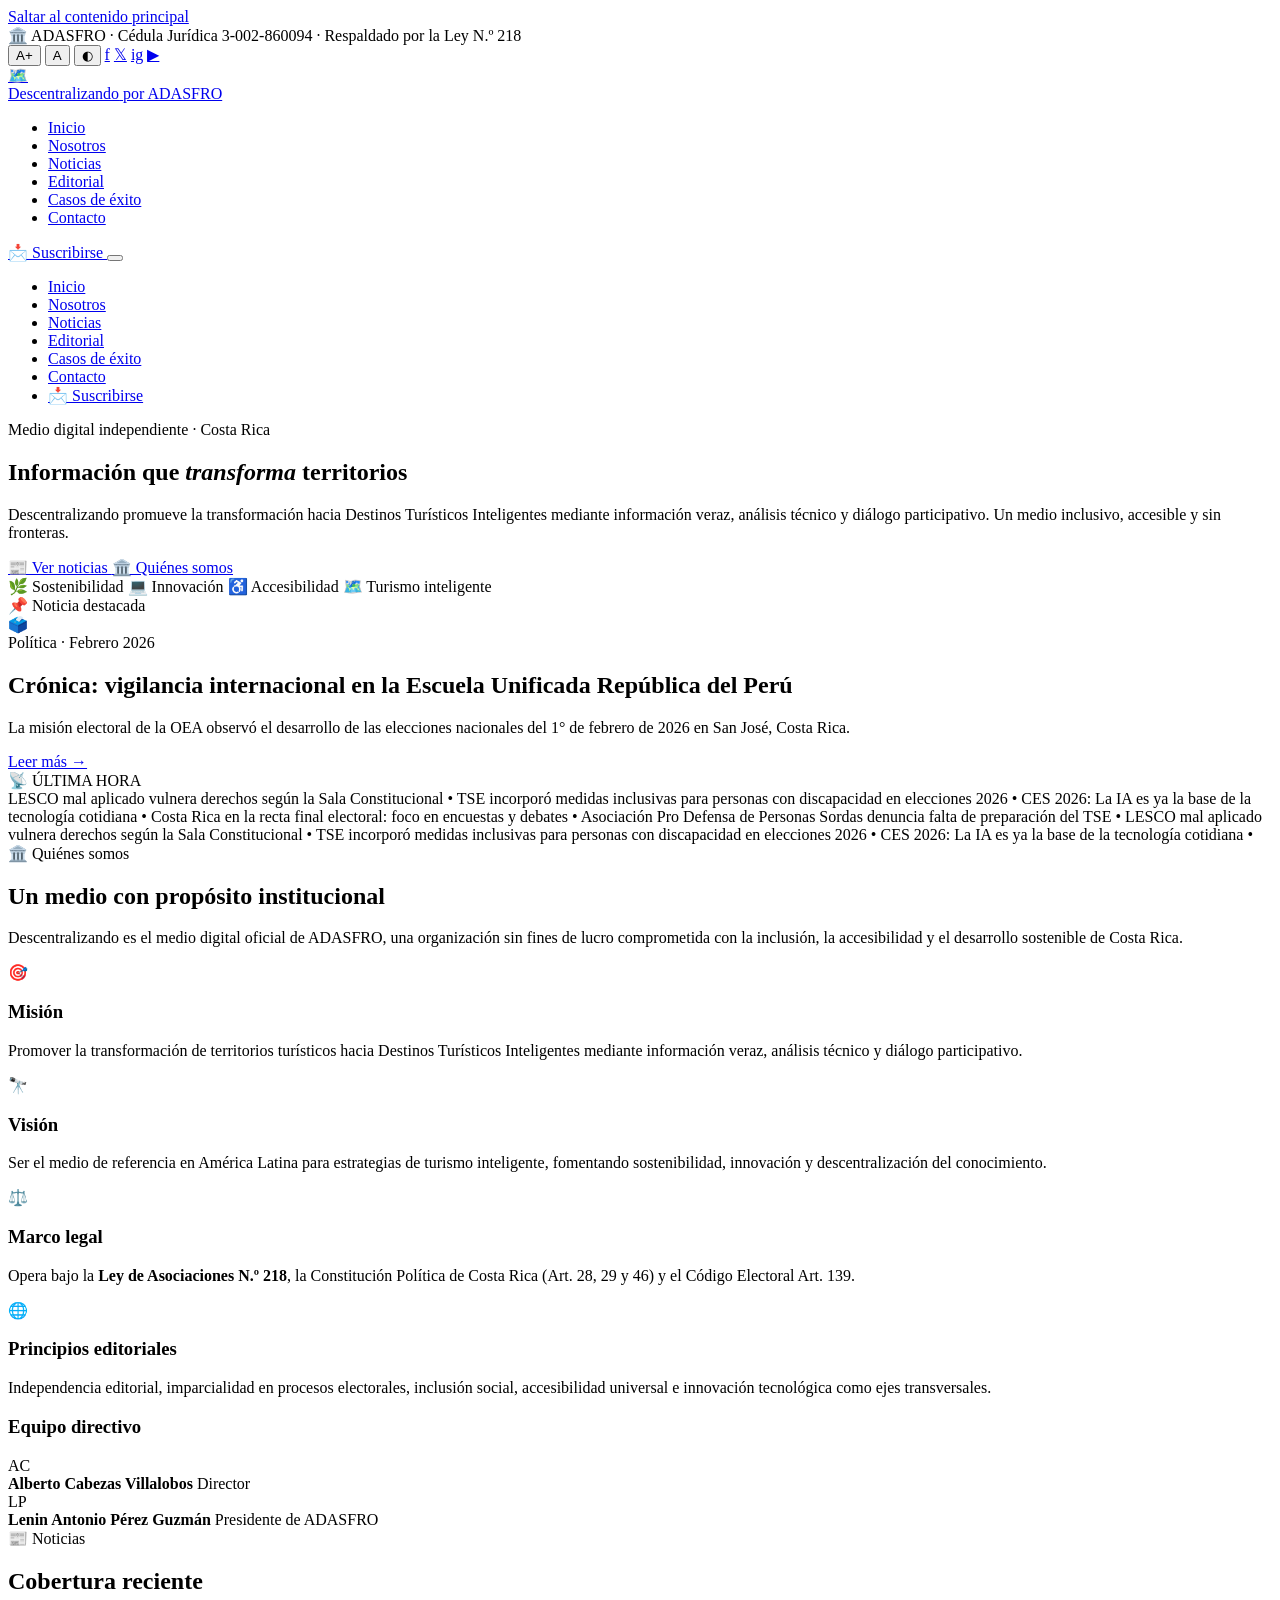
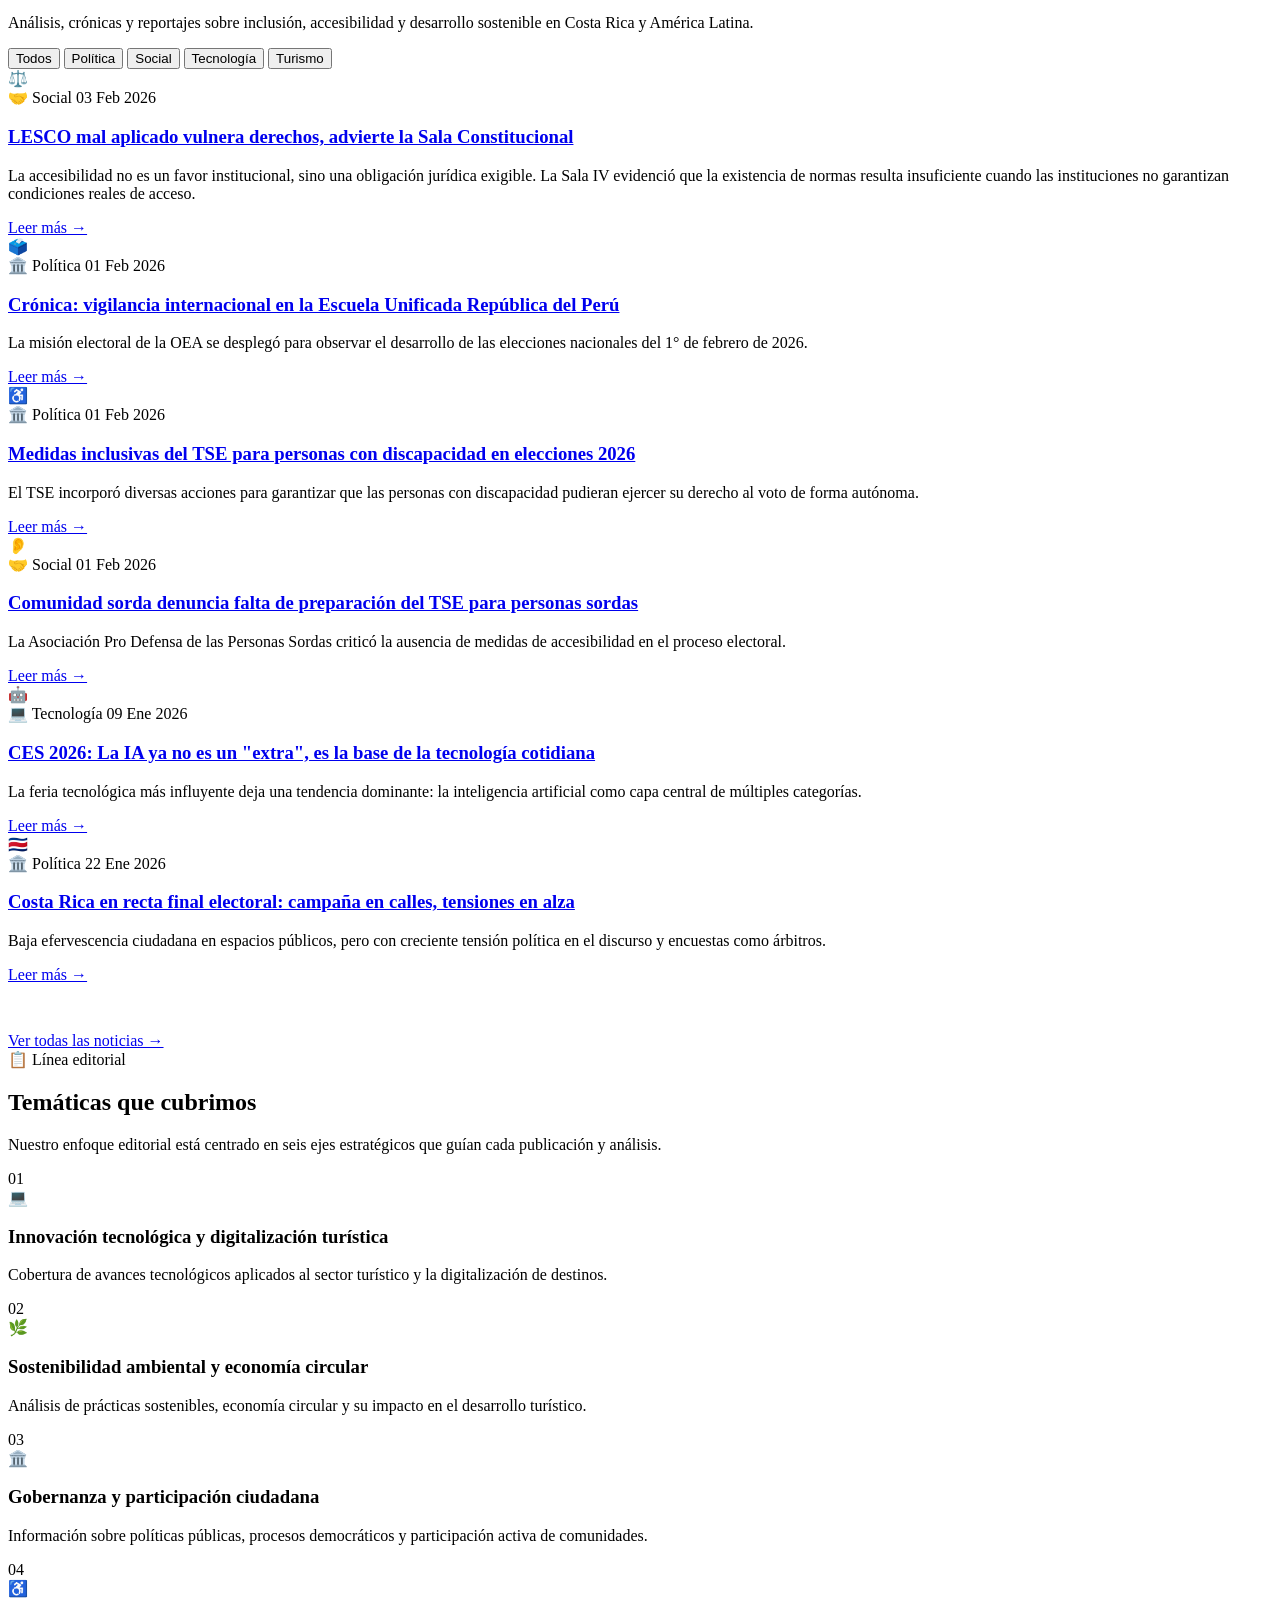
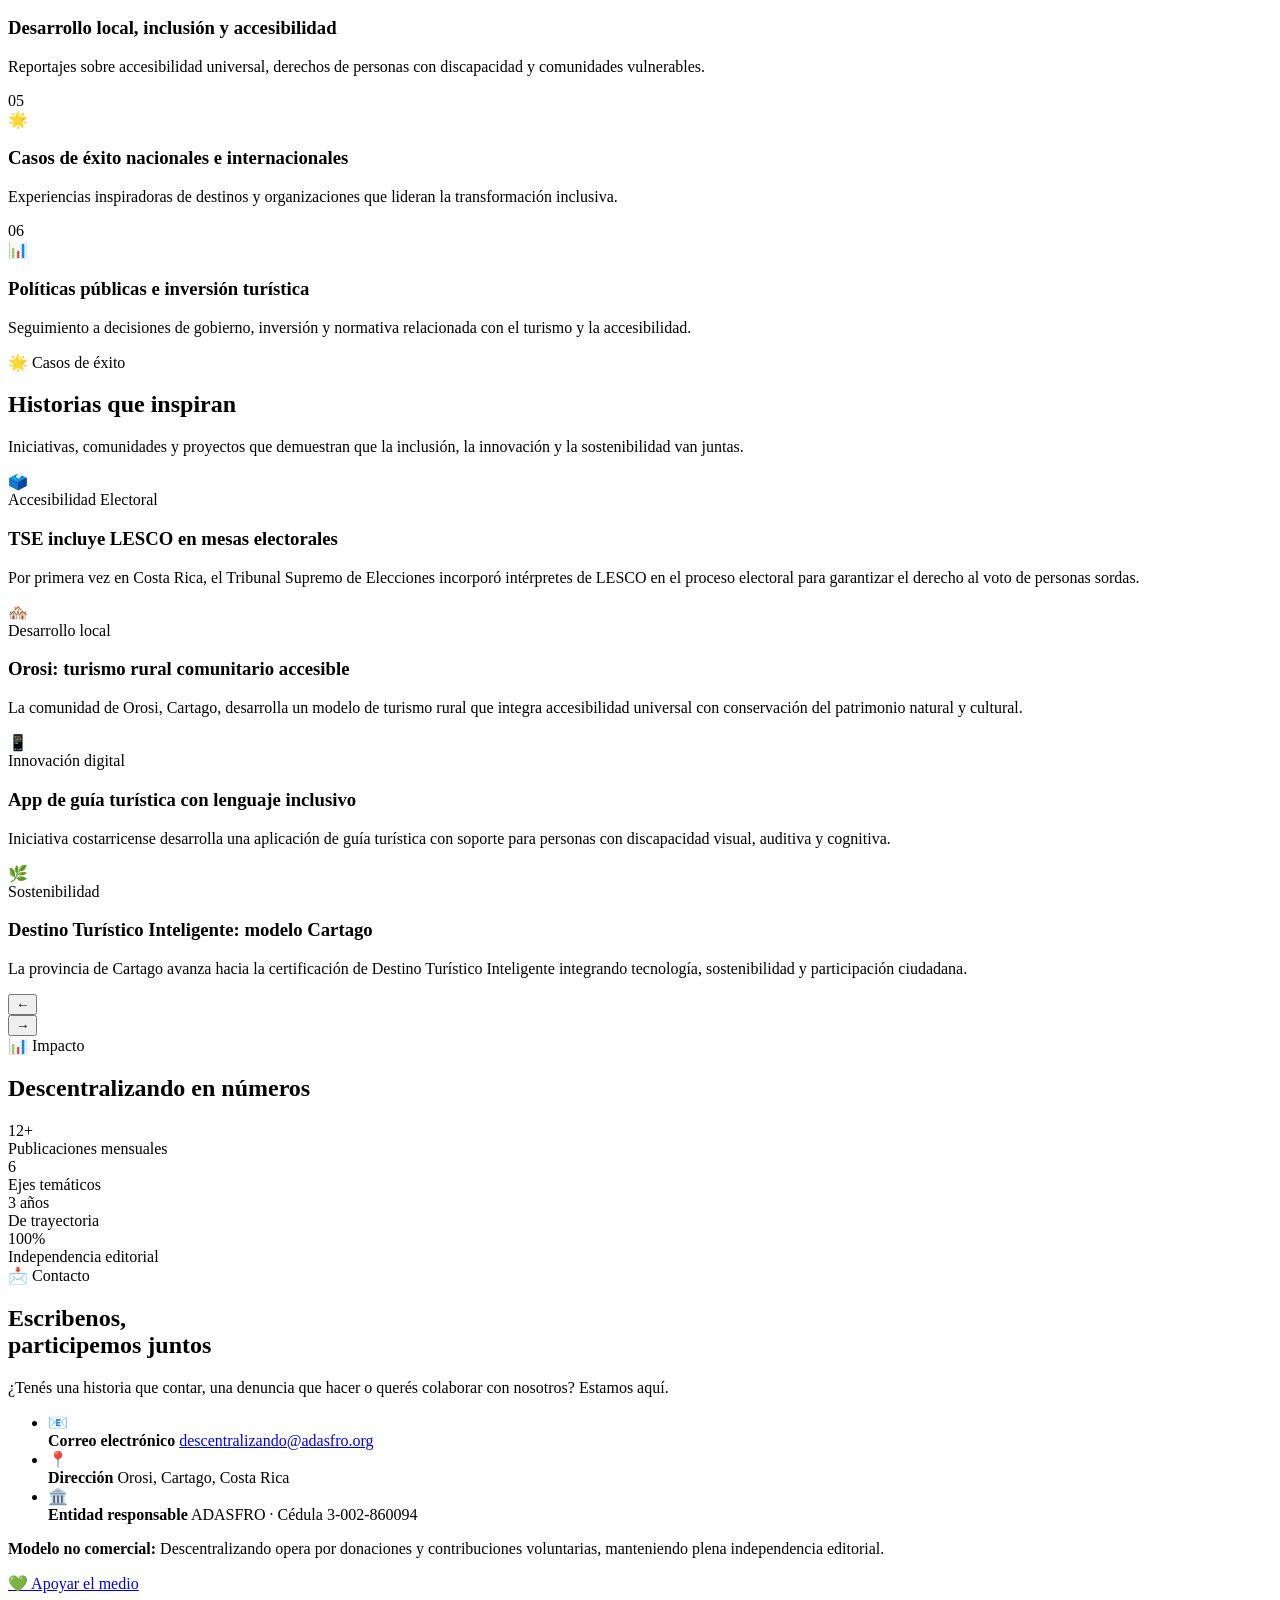
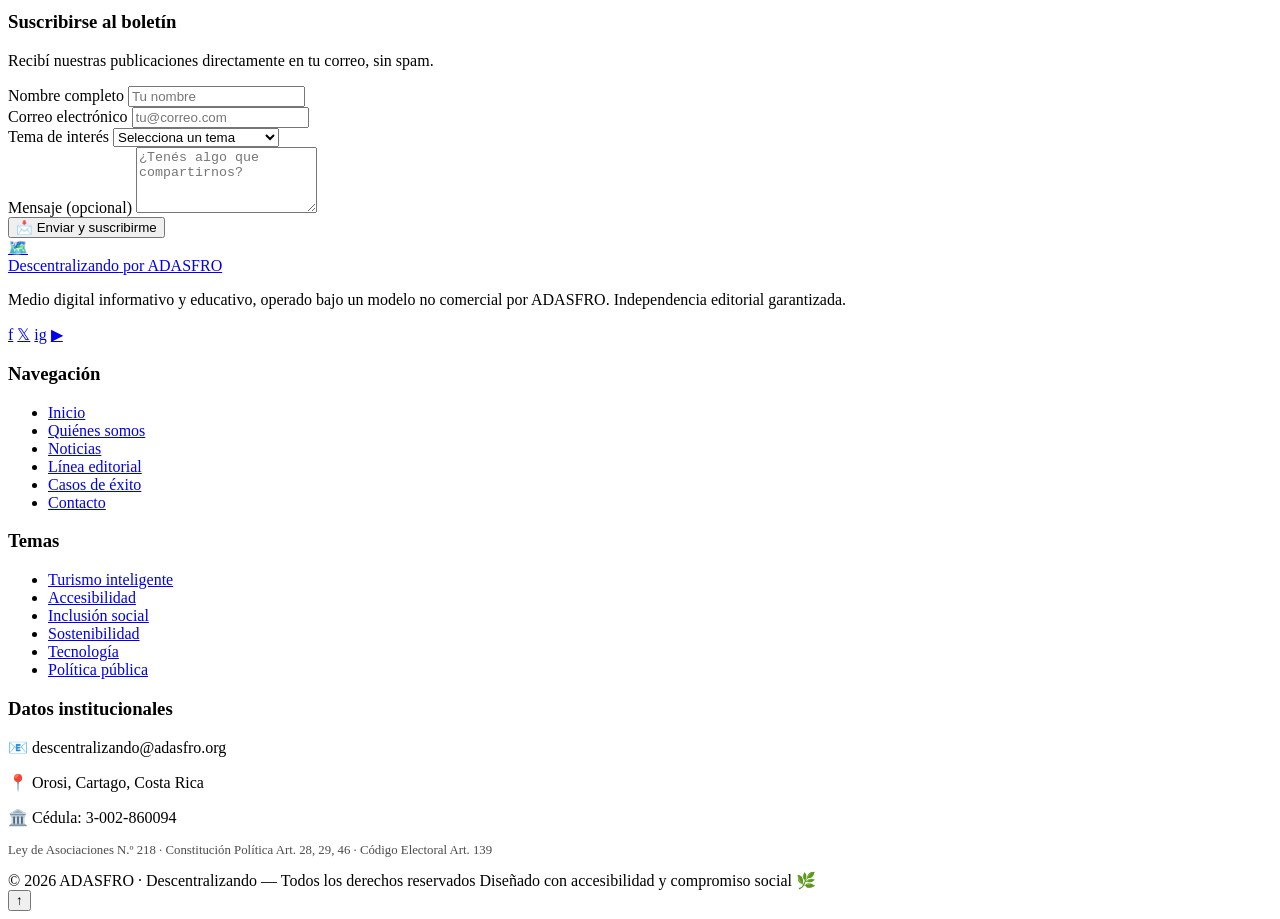
==== descentralizando-index.html @ 2592c3f4 "initial commit" ====
<!DOCTYPE html>
<html lang="es">
<!--
  ╔══════════════════════════════════════════════════════════════╗
  ║  DESCENTRALIZANDO — Medio Digital de ADASFRO                ║
  ║  Cédula Jurídica: 3-002-860094                              ║
  ║  Archivos: index.html · styles.css · script.js              ║
  ║                                                              ║
  ║  CÓMO EDITAR ESTE SITIO:                                     ║
  ║  - Busca los comentarios con "✏️ EDITAR" para cambiar texto  ║
  ║  - Busca "🖼️ IMAGEN" para cambiar fotos                     ║
  ║  - Busca "🔗 ENLACE" para cambiar links                      ║
  ║  - Los 3 archivos deben estar en la misma carpeta            ║
  ╚══════════════════════════════════════════════════════════════╝
-->
<head>
  <meta charset="UTF-8" />
  <meta name="viewport" content="width=device-width, initial-scale=1.0" />

  <!-- ✏️ EDITAR: Título que aparece en la pestaña del navegador -->
  <title>Descentralizando</title>

  <!-- ✏️ EDITAR: Descripción para buscadores (SEO) -->
  <meta name="description" content="Descentralizando es el medio digital oficial de ADASFRO. Información, análisis y participación sobre turismo inteligente, accesibilidad e inclusión en Costa Rica." />
  <meta name="keywords" content="turismo inteligente, accesibilidad, Costa Rica, ADASFRO, desarrollo sostenible, inclusión social" />
  <meta name="author" content="ADASFRO – Asociación Agencia para el Desarrollo Accesible sin Fronteras" />

  <!-- Open Graph: lo que se ve cuando compartes en redes sociales -->
  <meta property="og:title" content="Descentralizando" />
  <meta property="og:description" content="Información veraz, análisis técnico y diálogo participativo sobre turismo inteligente e inclusión en Costa Rica." />
  <meta property="og:type" content="website" />
  <!-- 🖼️ IMAGEN: Cambia esta URL por la imagen que quieres mostrar en redes -->
  <meta property="og:image" content="images/og-image.jpg" />

  <!-- Fuentes tipográficas desde Google Fonts (sin costo) -->
  <link rel="preconnect" href="https://fonts.googleapis.com" />
  <link rel="preconnect" href="https://fonts.gstatic.com" crossorigin />
  <!--
    Tipografía elegida:
    - "Playfair Display": para títulos — da carácter editorial y profesional
    - "Source Sans 3": para cuerpo — muy legible, accesible, moderna
  -->
  <link href="https://fonts.googleapis.com/css2?family=Playfair+Display:ital,wght@0,700;0,900;1,700&family=Source+Sans+3:wght@300;400;600;700&display=swap" rel="stylesheet" />

  <!-- Hoja de estilos principal -->
  <link rel="stylesheet" href="styles.css" />
</head>

<body>

  <!-- ════════════════════════════════════════════════════════
       ENLACE DE SALTAR AL CONTENIDO — Accesibilidad (WCAG 2.1)
       Permite a usuarios de teclado saltar directo al contenido
       ════════════════════════════════════════════════════════ -->
  <a href="#contenido-principal" class="saltar-contenido">
    Saltar al contenido principal
  </a>

  <!-- ════════════════════════════════════════════════════════
       BARRA SUPERIOR — Información institucional y accesibilidad
       ════════════════════════════════════════════════════════ -->
  <div class="barra-top" role="banner" aria-label="Información institucional">
    <div class="contenedor barra-top-inner">
      <!-- ✏️ EDITAR: Texto informativo de la barra superior -->
      <span class="barra-entidad">
        🏛️ ADASFRO · Cédula Jurídica 3-002-860094 · Respaldado por la Ley N.º 218
      </span>
      <div class="barra-accesibilidad" role="group" aria-label="Opciones de accesibilidad">
        <!-- Botones para aumentar/disminuir texto — Accesibilidad -->
        <button class="btn-accesibilidad" id="btn-texto-grande" aria-label="Aumentar tamaño de texto" title="Texto más grande">A+</button>
        <button class="btn-accesibilidad" id="btn-texto-normal" aria-label="Tamaño de texto normal" title="Texto normal">A</button>
        <button class="btn-accesibilidad" id="btn-alto-contraste" aria-label="Activar alto contraste" title="Alto contraste">◐</button>
        <!-- 🔗 ENLACE: Links a redes sociales. Cambia # por el enlace real -->
        <a href="https://facebook.com" class="red-social" aria-label="Facebook de Descentralizando" target="_blank" rel="noopener">f</a>
        <a href="https://twitter.com" class="red-social" aria-label="Twitter de Descentralizando" target="_blank" rel="noopener">𝕏</a>
        <a href="https://instagram.com" class="red-social" aria-label="Instagram de Descentralizando" target="_blank" rel="noopener">ig</a>
        <a href="https://youtube.com" class="red-social" aria-label="YouTube de Descentralizando" target="_blank" rel="noopener">▶</a>
      </div>
    </div>
  </div>

  <!-- ════════════════════════════════════════════════════════
       ENCABEZADO / NAVBAR — Menú de navegación principal
       ════════════════════════════════════════════════════════ -->
  <header class="navbar" id="navbar" role="banner">
    <div class="contenedor nav-inner">

      <!-- LOGO DEL MEDIO -->
      <a href="#" class="logo" aria-label="Descentralizando — Ir al inicio">
        <!-- 🖼️ IMAGEN: Cambia "images/logo.png" por tu logo real -->
        <!-- Si tienes logo: descomenta la línea de abajo y comenta las dos que siguen -->
        <!-- <img src="images/logo.png" alt="Logo Descentralizando" height="44" /> -->
        <span class="logo-icono" aria-hidden="true">🗺️</span>
        <div class="logo-texto">
          <!-- ✏️ EDITAR: Nombre del medio -->
          <span class="logo-nombre">Descentralizando</span>
          <span class="logo-subtitulo">por ADASFRO</span>
        </div>
      </a>

      <!-- MENÚ DE NAVEGACIÓN DESKTOP -->
      <nav class="nav-menu" role="navigation" aria-label="Menú principal">
        <ul>
          <!-- ✏️ EDITAR: Cambia los nombres y los href="#seccion" según tus secciones -->
          <li><a href="#inicio">Inicio</a></li>
          <li><a href="#quienes-somos">Nosotros</a></li>
          <li><a href="#noticias">Noticias</a></li>
          <li><a href="#linea-editorial">Editorial</a></li>
          <li><a href="#casos-exito">Casos de éxito</a></li>
          <li><a href="#contacto">Contacto</a></li>
        </ul>
      </nav>

      <!-- BOTÓN SUSCRIPCIÓN -->
      <a href="#contacto" class="btn btn-verde nav-suscribir">
        📩 Suscribirse
      </a>

      <!-- BOTÓN HAMBURGUESA (móvil) -->
      <button
        class="hamburguesa"
        id="hamburguesa"
        aria-label="Abrir o cerrar menú"
        aria-expanded="false"
        aria-controls="menu-movil"
      >
        <span></span>
        <span></span>
        <span></span>
      </button>
    </div>

    <!-- MENÚ MÓVIL (se despliega al tocar el botón hamburguesa) -->
    <div class="menu-movil" id="menu-movil" aria-hidden="true" role="navigation" aria-label="Menú móvil">
      <ul>
        <li><a href="#inicio">Inicio</a></li>
        <li><a href="#quienes-somos">Nosotros</a></li>
        <li><a href="#noticias">Noticias</a></li>
        <li><a href="#linea-editorial">Editorial</a></li>
        <li><a href="#casos-exito">Casos de éxito</a></li>
        <li><a href="#contacto">Contacto</a></li>
        <li><a href="#contacto" class="btn btn-verde">📩 Suscribirse</a></li>
      </ul>
    </div>
  </header>

  <!-- ════════════════════════════════════════════════════════
       CONTENIDO PRINCIPAL
       ════════════════════════════════════════════════════════ -->
  <main id="contenido-principal">

    <!-- ──────────────────────────────────────────────────────
         SECCIÓN HERO — Portada principal del medio
         ────────────────────────────────────────────────────── -->
    <section class="hero" id="inicio" aria-labelledby="hero-titulo">
      <!-- Fondo decorativo con formas geométricas animadas -->
      <div class="hero-fondo" aria-hidden="true">
        <div class="forma forma-1"></div>
        <div class="forma forma-2"></div>
        <div class="forma forma-3"></div>
        <div class="hero-grid-dots"></div>
      </div>

      <div class="contenedor hero-contenido">
        <!-- COLUMNA IZQUIERDA: Texto principal -->
        <div class="hero-texto" data-animar="arriba">

          <!-- Etiqueta de categoría -->
          <div class="hero-etiqueta">
            <span class="punto-vivo" aria-label="En vivo"></span>
            <!-- ✏️ EDITAR: Texto de la etiqueta superior -->
            Medio digital independiente · Costa Rica
          </div>

          <!-- ✏️ EDITAR: Título principal del hero -->
          <h1 id="hero-titulo">
            Información que
            <em>transforma</em>
            territorios
          </h1>

          <!-- ✏️ EDITAR: Descripción principal -->
          <p class="hero-descripcion">
            Descentralizando promueve la transformación hacia Destinos Turísticos Inteligentes mediante información veraz, análisis técnico y diálogo participativo. Un medio inclusivo, accesible y sin fronteras.
          </p>

          <!-- Botones de acción -->
          <div class="hero-botones">
            <a href="#noticias" class="btn btn-verde btn-grande">
              📰 Ver noticias
            </a>
            <a href="#quienes-somos" class="btn btn-contorno btn-grande">
              🏛️ Quiénes somos
            </a>
          </div>

          <!-- Etiquetas temáticas -->
          <div class="hero-temas" aria-label="Temas principales">
            <span class="tema-pill">🌿 Sostenibilidad</span>
            <span class="tema-pill">💻 Innovación</span>
            <span class="tema-pill">♿ Accesibilidad</span>
            <span class="tema-pill">🗺️ Turismo inteligente</span>
          </div>
        </div>

        <!-- COLUMNA DERECHA: Noticia destacada principal -->
        <div class="hero-noticia-destacada" data-animar="izquierda">
          <div class="noticia-principal-card">
            <div class="noticia-categoria-badge">📌 Noticia destacada</div>
            <!-- 🖼️ IMAGEN: Reemplaza este div por tu imagen -->
            <div class="noticia-imagen-placeholder" aria-hidden="true">
              <!-- Si tienes imagen: <img src="images/noticia-principal.jpg" alt="Descripción de la foto" /> -->
              <div class="placeholder-icono">🗳️</div>
            </div>
            <div class="noticia-card-cuerpo">
              <!-- ✏️ EDITAR: Categoría de la noticia destacada -->
              <span class="noticia-cat">Política · Febrero 2026</span>
              <!-- ✏️ EDITAR: Título de la noticia destacada -->
              <h2 class="noticia-card-titulo">
                Crónica: vigilancia internacional en la Escuela Unificada República del Perú
              </h2>
              <!-- ✏️ EDITAR: Resumen de la noticia destacada -->
              <p>La misión electoral de la OEA observó el desarrollo de las elecciones nacionales del 1° de febrero de 2026 en San José, Costa Rica.</p>
              <!-- 🔗 ENLACE: Cambia # por el enlace a la noticia completa -->
              <a href="#" class="btn btn-oscuro btn-pequeno">Leer más →</a>
            </div>
          </div>
        </div>
      </div>

      <!-- TICKER de noticias (banda de texto rodante) -->
      <div class="ticker-wrap" role="marquee" aria-label="Últimas noticias">
        <div class="ticker-etiqueta" aria-hidden="true">📡 ÚLTIMA HORA</div>
        <div class="ticker-contenido">
          <div class="ticker-pista" id="ticker-pista">
            <!-- ✏️ EDITAR: Cambia estos textos por tus noticias recientes -->
            <span>LESCO mal aplicado vulnera derechos según la Sala Constitucional</span>
            <span>•</span>
            <span>TSE incorporó medidas inclusivas para personas con discapacidad en elecciones 2026</span>
            <span>•</span>
            <span>CES 2026: La IA es ya la base de la tecnología cotidiana</span>
            <span>•</span>
            <span>Costa Rica en la recta final electoral: foco en encuestas y debates</span>
            <span>•</span>
            <span>Asociación Pro Defensa de Personas Sordas denuncia falta de preparación del TSE</span>
            <span>•</span>
            <!-- Copia duplicada para efecto continuo -->
            <span>LESCO mal aplicado vulnera derechos según la Sala Constitucional</span>
            <span>•</span>
            <span>TSE incorporó medidas inclusivas para personas con discapacidad en elecciones 2026</span>
            <span>•</span>
            <span>CES 2026: La IA es ya la base de la tecnología cotidiana</span>
            <span>•</span>
          </div>
        </div>
      </div>
    </section>

    <!-- ──────────────────────────────────────────────────────
         SECCIÓN QUIÉNES SOMOS — Institucional
         ────────────────────────────────────────────────────── -->
    <section class="seccion seccion-clara" id="quienes-somos" aria-labelledby="titulo-quienes">
      <div class="contenedor">

        <!-- Encabezado de sección -->
        <div class="seccion-encabezado" data-animar="arriba">
          <span class="seccion-etiqueta">🏛️ Quiénes somos</span>
          <h2 id="titulo-quienes" class="titulo-seccion">
            Un medio con propósito institucional
          </h2>
          <!-- ✏️ EDITAR: Descripción general -->
          <p class="seccion-descripcion">
            Descentralizando es el medio digital oficial de ADASFRO, una organización sin fines de lucro comprometida con la inclusión, la accesibilidad y el desarrollo sostenible de Costa Rica.
          </p>
        </div>

        <!-- Grilla de tarjetas institucionales -->
        <div class="grilla-institucional">

          <!-- Tarjeta: Misión -->
          <div class="tarjeta-institucional tarjeta-verde" data-animar="arriba" data-retraso="0">
            <div class="tarjeta-icono" aria-hidden="true">🎯</div>
            <h3>Misión</h3>
            <!-- ✏️ EDITAR: Texto de la misión -->
            <p>Promover la transformación de territorios turísticos hacia Destinos Turísticos Inteligentes mediante información veraz, análisis técnico y diálogo participativo.</p>
          </div>

          <!-- Tarjeta: Visión -->
          <div class="tarjeta-institucional tarjeta-azul" data-animar="arriba" data-retraso="100">
            <div class="tarjeta-icono" aria-hidden="true">🔭</div>
            <h3>Visión</h3>
            <!-- ✏️ EDITAR: Texto de la visión -->
            <p>Ser el medio de referencia en América Latina para estrategias de turismo inteligente, fomentando sostenibilidad, innovación y descentralización del conocimiento.</p>
          </div>

          <!-- Tarjeta: Marco Legal -->
          <div class="tarjeta-institucional tarjeta-gris" data-animar="arriba" data-retraso="200">
            <div class="tarjeta-icono" aria-hidden="true">⚖️</div>
            <h3>Marco legal</h3>
            <!-- ✏️ EDITAR: Referencias legales -->
            <p>Opera bajo la <strong>Ley de Asociaciones N.º 218</strong>, la Constitución Política de Costa Rica (Art. 28, 29 y 46) y el Código Electoral Art. 139.</p>
          </div>

          <!-- Tarjeta: Principios -->
          <div class="tarjeta-institucional tarjeta-turquesa" data-animar="arriba" data-retraso="300">
            <div class="tarjeta-icono" aria-hidden="true">🌐</div>
            <h3>Principios editoriales</h3>
            <!-- ✏️ EDITAR: Principios del medio -->
            <p>Independencia editorial, imparcialidad en procesos electorales, inclusión social, accesibilidad universal e innovación tecnológica como ejes transversales.</p>
          </div>

        </div>

        <!-- Bloque de equipo -->
        <div class="bloque-equipo" data-animar="arriba">
          <h3 class="subtitulo-equipo">Equipo directivo</h3>
          <div class="grilla-equipo">
            <!-- ✏️ EDITAR: Datos del director -->
            <div class="tarjeta-persona">
              <div class="persona-avatar" aria-hidden="true">AC</div>
              <div class="persona-info">
                <strong>Alberto Cabezas Villalobos</strong>
                <span>Director</span>
              </div>
            </div>
            <!-- ✏️ EDITAR: Datos del presidente -->
            <div class="tarjeta-persona">
              <div class="persona-avatar persona-avatar-alt" aria-hidden="true">LP</div>
              <div class="persona-info">
                <strong>Lenin Antonio Pérez Guzmán</strong>
                <span>Presidente de ADASFRO</span>
              </div>
            </div>
          </div>
        </div>

      </div>
    </section>

    <!-- ──────────────────────────────────────────────────────
         SECCIÓN NOTICIAS — Artículos recientes
         ────────────────────────────────────────────────────── -->
    <section class="seccion seccion-oscura" id="noticias" aria-labelledby="titulo-noticias">
      <div class="contenedor">

        <!-- Encabezado -->
        <div class="seccion-encabezado claro" data-animar="arriba">
          <span class="seccion-etiqueta claro">📰 Noticias</span>
          <h2 id="titulo-noticias" class="titulo-seccion">Cobertura reciente</h2>
          <p class="seccion-descripcion claro">
            Análisis, crónicas y reportajes sobre inclusión, accesibilidad y desarrollo sostenible en Costa Rica y América Latina.
          </p>
        </div>

        <!-- Filtros de categoría -->
        <div class="filtros-categoria" role="group" aria-label="Filtrar por categoría">
          <!-- ✏️ EDITAR: Cambia las categorías según las secciones de tu medio -->
          <button class="filtro activo" data-filtro="todos">Todos</button>
          <button class="filtro" data-filtro="politica">Política</button>
          <button class="filtro" data-filtro="social">Social</button>
          <button class="filtro" data-filtro="tecnologia">Tecnología</button>
          <button class="filtro" data-filtro="turismo">Turismo</button>
        </div>

        <!-- Grilla de noticias -->
        <!--
          CÓMO AGREGAR UNA NOTICIA:
          1. Copia un bloque <article class="tarjeta-noticia"> ... </article>
          2. Pégalo dentro de <div class="grilla-noticias">
          3. Cambia el data-categoria, la imagen, el título y el resumen
        -->
        <div class="grilla-noticias" id="grilla-noticias">

          <!-- NOTICIA 1: DESTACADA (ocupa 2 columnas) -->
          <article class="tarjeta-noticia noticia-grande" data-categoria="social" data-animar="arriba" data-retraso="0">
            <!-- 🖼️ IMAGEN: Cambia por tu imagen -->
            <div class="noticia-imagen" aria-hidden="true">
              <div class="img-placeholder">⚖️</div>
            </div>
            <div class="noticia-cuerpo">
              <div class="noticia-meta">
                <span class="noticia-cat cat-social">🤝 Social</span>
                <time datetime="2026-02-03">03 Feb 2026</time>
              </div>
              <!-- ✏️ EDITAR: Título de la noticia -->
              <h3><a href="#">LESCO mal aplicado vulnera derechos, advierte la Sala Constitucional</a></h3>
              <!-- ✏️ EDITAR: Resumen -->
              <p>La accesibilidad no es un favor institucional, sino una obligación jurídica exigible. La Sala IV evidenció que la existencia de normas resulta insuficiente cuando las instituciones no garantizan condiciones reales de acceso.</p>
              <a href="#" class="enlace-leer-mas">Leer más →</a>
            </div>
          </article>

          <!-- NOTICIA 2 -->
          <article class="tarjeta-noticia" data-categoria="politica" data-animar="arriba" data-retraso="100">
            <div class="noticia-imagen" aria-hidden="true">
              <div class="img-placeholder">🗳️</div>
            </div>
            <div class="noticia-cuerpo">
              <div class="noticia-meta">
                <span class="noticia-cat cat-politica">🏛️ Política</span>
                <time datetime="2026-02-01">01 Feb 2026</time>
              </div>
              <h3><a href="#">Crónica: vigilancia internacional en la Escuela Unificada República del Perú</a></h3>
              <p>La misión electoral de la OEA se desplegó para observar el desarrollo de las elecciones nacionales del 1° de febrero de 2026.</p>
              <a href="#" class="enlace-leer-mas">Leer más →</a>
            </div>
          </article>

          <!-- NOTICIA 3 -->
          <article class="tarjeta-noticia" data-categoria="politica" data-animar="arriba" data-retraso="200">
            <div class="noticia-imagen" aria-hidden="true">
              <div class="img-placeholder">♿</div>
            </div>
            <div class="noticia-cuerpo">
              <div class="noticia-meta">
                <span class="noticia-cat cat-politica">🏛️ Política</span>
                <time datetime="2026-02-01">01 Feb 2026</time>
              </div>
              <h3><a href="#">Medidas inclusivas del TSE para personas con discapacidad en elecciones 2026</a></h3>
              <p>El TSE incorporó diversas acciones para garantizar que las personas con discapacidad pudieran ejercer su derecho al voto de forma autónoma.</p>
              <a href="#" class="enlace-leer-mas">Leer más →</a>
            </div>
          </article>

          <!-- NOTICIA 4 -->
          <article class="tarjeta-noticia" data-categoria="social" data-animar="arriba" data-retraso="0">
            <div class="noticia-imagen" aria-hidden="true">
              <div class="img-placeholder">👂</div>
            </div>
            <div class="noticia-cuerpo">
              <div class="noticia-meta">
                <span class="noticia-cat cat-social">🤝 Social</span>
                <time datetime="2026-02-01">01 Feb 2026</time>
              </div>
              <h3><a href="#">Comunidad sorda denuncia falta de preparación del TSE para personas sordas</a></h3>
              <p>La Asociación Pro Defensa de las Personas Sordas criticó la ausencia de medidas de accesibilidad en el proceso electoral.</p>
              <a href="#" class="enlace-leer-mas">Leer más →</a>
            </div>
          </article>

          <!-- NOTICIA 5 -->
          <article class="tarjeta-noticia" data-categoria="tecnologia" data-animar="arriba" data-retraso="100">
            <div class="noticia-imagen" aria-hidden="true">
              <div class="img-placeholder">🤖</div>
            </div>
            <div class="noticia-cuerpo">
              <div class="noticia-meta">
                <span class="noticia-cat cat-tecnologia">💻 Tecnología</span>
                <time datetime="2026-01-09">09 Ene 2026</time>
              </div>
              <h3><a href="#">CES 2026: La IA ya no es un "extra", es la base de la tecnología cotidiana</a></h3>
              <p>La feria tecnológica más influyente deja una tendencia dominante: la inteligencia artificial como capa central de múltiples categorías.</p>
              <a href="#" class="enlace-leer-mas">Leer más →</a>
            </div>
          </article>

          <!-- NOTICIA 6 -->
          <article class="tarjeta-noticia" data-categoria="politica" data-animar="arriba" data-retraso="200">
            <div class="noticia-imagen" aria-hidden="true">
              <div class="img-placeholder">🇨🇷</div>
            </div>
            <div class="noticia-cuerpo">
              <div class="noticia-meta">
                <span class="noticia-cat cat-politica">🏛️ Política</span>
                <time datetime="2026-01-22">22 Ene 2026</time>
              </div>
              <h3><a href="#">Costa Rica en recta final electoral: campaña en calles, tensiones en alza</a></h3>
              <p>Baja efervescencia ciudadana en espacios públicos, pero con creciente tensión política en el discurso y encuestas como árbitros.</p>
              <a href="#" class="enlace-leer-mas">Leer más →</a>
            </div>
          </article>

        </div><!-- fin grilla-noticias -->

        <!-- Botón ver más noticias -->
        <div class="centrar-boton" style="margin-top:3rem;">
          <!-- 🔗 ENLACE: Cambia # por el enlace a tu archivo de noticias -->
          <a href="#" class="btn btn-contorno-claro">Ver todas las noticias →</a>
        </div>

      </div>
    </section>

    <!-- ──────────────────────────────────────────────────────
         SECCIÓN LÍNEA EDITORIAL — Temáticas cubiertas
         ────────────────────────────────────────────────────── -->
    <section class="seccion seccion-clara" id="linea-editorial" aria-labelledby="titulo-editorial">
      <div class="contenedor">

        <div class="seccion-encabezado" data-animar="arriba">
          <span class="seccion-etiqueta">📋 Línea editorial</span>
          <h2 id="titulo-editorial" class="titulo-seccion">Temáticas que cubrimos</h2>
          <p class="seccion-descripcion">
            Nuestro enfoque editorial está centrado en seis ejes estratégicos que guían cada publicación y análisis.
          </p>
        </div>

        <!-- Grilla de ejes temáticos -->
        <div class="grilla-editorial">
          <!--
            ✏️ EDITAR: Para agregar un eje temático, copia un bloque .eje-card
            y cambia el ícono, título y descripción
          -->

          <div class="eje-card" data-animar="arriba" data-retraso="0">
            <div class="eje-numero" aria-hidden="true">01</div>
            <div class="eje-icono" aria-hidden="true">💻</div>
            <h3>Innovación tecnológica y digitalización turística</h3>
            <p>Cobertura de avances tecnológicos aplicados al sector turístico y la digitalización de destinos.</p>
          </div>

          <div class="eje-card" data-animar="arriba" data-retraso="100">
            <div class="eje-numero" aria-hidden="true">02</div>
            <div class="eje-icono" aria-hidden="true">🌿</div>
            <h3>Sostenibilidad ambiental y economía circular</h3>
            <p>Análisis de prácticas sostenibles, economía circular y su impacto en el desarrollo turístico.</p>
          </div>

          <div class="eje-card" data-animar="arriba" data-retraso="200">
            <div class="eje-numero" aria-hidden="true">03</div>
            <div class="eje-icono" aria-hidden="true">🏛️</div>
            <h3>Gobernanza y participación ciudadana</h3>
            <p>Información sobre políticas públicas, procesos democráticos y participación activa de comunidades.</p>
          </div>

          <div class="eje-card" data-animar="arriba" data-retraso="0">
            <div class="eje-numero" aria-hidden="true">04</div>
            <div class="eje-icono" aria-hidden="true">♿</div>
            <h3>Desarrollo local, inclusión y accesibilidad</h3>
            <p>Reportajes sobre accesibilidad universal, derechos de personas con discapacidad y comunidades vulnerables.</p>
          </div>

          <div class="eje-card" data-animar="arriba" data-retraso="100">
            <div class="eje-numero" aria-hidden="true">05</div>
            <div class="eje-icono" aria-hidden="true">🌟</div>
            <h3>Casos de éxito nacionales e internacionales</h3>
            <p>Experiencias inspiradoras de destinos y organizaciones que lideran la transformación inclusiva.</p>
          </div>

          <div class="eje-card" data-animar="arriba" data-retraso="200">
            <div class="eje-numero" aria-hidden="true">06</div>
            <div class="eje-icono" aria-hidden="true">📊</div>
            <h3>Políticas públicas e inversión turística</h3>
            <p>Seguimiento a decisiones de gobierno, inversión y normativa relacionada con el turismo y la accesibilidad.</p>
          </div>

        </div>
      </div>
    </section>

    <!-- ──────────────────────────────────────────────────────
         SECCIÓN CASOS DE ÉXITO — Historias inspiradoras
         ────────────────────────────────────────────────────── -->
    <section class="seccion seccion-verde-oscuro" id="casos-exito" aria-labelledby="titulo-casos">
      <div class="contenedor">

        <div class="seccion-encabezado claro" data-animar="arriba">
          <span class="seccion-etiqueta claro">🌟 Casos de éxito</span>
          <h2 id="titulo-casos" class="titulo-seccion">Historias que inspiran</h2>
          <p class="seccion-descripcion claro">
            Iniciativas, comunidades y proyectos que demuestran que la inclusión, la innovación y la sostenibilidad van juntas.
          </p>
        </div>

        <!-- Slider / carrusel de casos -->
        <div class="slider-casos" role="region" aria-label="Carrusel de casos de éxito">
          <div class="slider-pista" id="slider-pista">

            <!--
              ✏️ EDITAR: Para agregar un caso de éxito, copia el bloque .caso-card
              y cambia el ícono, título, descripción y etiqueta
            -->

            <div class="caso-card">
              <div class="caso-icono" aria-hidden="true">🗳️</div>
              <span class="caso-etiqueta">Accesibilidad Electoral</span>
              <h3>TSE incluye LESCO en mesas electorales</h3>
              <p>Por primera vez en Costa Rica, el Tribunal Supremo de Elecciones incorporó intérpretes de LESCO en el proceso electoral para garantizar el derecho al voto de personas sordas.</p>
            </div>

            <div class="caso-card">
              <div class="caso-icono" aria-hidden="true">🏘️</div>
              <span class="caso-etiqueta">Desarrollo local</span>
              <h3>Orosi: turismo rural comunitario accesible</h3>
              <p>La comunidad de Orosi, Cartago, desarrolla un modelo de turismo rural que integra accesibilidad universal con conservación del patrimonio natural y cultural.</p>
            </div>

            <div class="caso-card">
              <div class="caso-icono" aria-hidden="true">📱</div>
              <span class="caso-etiqueta">Innovación digital</span>
              <h3>App de guía turística con lenguaje inclusivo</h3>
              <p>Iniciativa costarricense desarrolla una aplicación de guía turística con soporte para personas con discapacidad visual, auditiva y cognitiva.</p>
            </div>

            <div class="caso-card">
              <div class="caso-icono" aria-hidden="true">🌿</div>
              <span class="caso-etiqueta">Sostenibilidad</span>
              <h3>Destino Turístico Inteligente: modelo Cartago</h3>
              <p>La provincia de Cartago avanza hacia la certificación de Destino Turístico Inteligente integrando tecnología, sostenibilidad y participación ciudadana.</p>
            </div>

          </div><!-- fin slider-pista -->

          <!-- Controles del slider -->
          <div class="slider-controles" aria-label="Controles del carrusel">
            <button class="slider-btn" id="slider-anterior" aria-label="Caso anterior">←</button>
            <div class="slider-indicadores" id="slider-indicadores" role="tablist"></div>
            <button class="slider-btn" id="slider-siguiente" aria-label="Siguiente caso">→</button>
          </div>
        </div>

      </div>
    </section>

    <!-- ──────────────────────────────────────────────────────
         SECCIÓN ESTADÍSTICAS — Datos del medio
         ────────────────────────────────────────────────────── -->
    <section class="seccion seccion-estadisticas" aria-labelledby="titulo-estadisticas">
      <div class="contenedor">

        <div class="seccion-encabezado" data-animar="arriba">
          <span class="seccion-etiqueta">📊 Impacto</span>
          <h2 id="titulo-estadisticas" class="titulo-seccion">Descentralizando en números</h2>
        </div>

        <div class="grilla-estadisticas">
          <!--
            ✏️ EDITAR: Cambia los números y descripciones con datos reales de tu medio
            data-meta="500" es el número final que se animará al hacer scroll
          -->
          <div class="tarjeta-estadistica" data-animar="arriba" data-retraso="0">
            <div class="estadistica-numero" data-meta="12" data-sufijo="+">12+</div>
            <div class="estadistica-label">Publicaciones mensuales</div>
          </div>
          <div class="tarjeta-estadistica" data-animar="arriba" data-retraso="100">
            <div class="estadistica-numero" data-meta="6" data-sufijo="">6</div>
            <div class="estadistica-label">Ejes temáticos</div>
          </div>
          <div class="tarjeta-estadistica" data-animar="arriba" data-retraso="200">
            <div class="estadistica-numero" data-meta="3" data-sufijo=" años">3 años</div>
            <div class="estadistica-label">De trayectoria</div>
          </div>
          <div class="tarjeta-estadistica" data-animar="arriba" data-retraso="300">
            <div class="estadistica-numero" data-meta="100" data-sufijo="%">100%</div>
            <div class="estadistica-label">Independencia editorial</div>
          </div>
        </div>

      </div>
    </section>

    <!-- ──────────────────────────────────────────────────────
         SECCIÓN CONTACTO + SUSCRIPCIÓN
         ────────────────────────────────────────────────────── -->
    <section class="seccion seccion-clara" id="contacto" aria-labelledby="titulo-contacto">
      <div class="contenedor contacto-grilla">

        <!-- COLUMNA IZQUIERDA: Información de contacto -->
        <div class="contacto-info" data-animar="derecha">
          <span class="seccion-etiqueta">📩 Contacto</span>
          <h2 id="titulo-contacto" class="titulo-seccion">Escribenos,<br/>participemos juntos</h2>
          <p>¿Tenés una historia que contar, una denuncia que hacer o querés colaborar con nosotros? Estamos aquí.</p>

          <ul class="lista-contacto" role="list">
            <li>
              <span class="contacto-icono" aria-hidden="true">📧</span>
              <div>
                <strong>Correo electrónico</strong>
                <!-- ✏️ EDITAR: Cambia el correo -->
                <a href="mailto:descentralizando@adasfro.org">descentralizando@adasfro.org</a>
              </div>
            </li>
            <li>
              <span class="contacto-icono" aria-hidden="true">📍</span>
              <div>
                <strong>Dirección</strong>
                <!-- ✏️ EDITAR: Cambia la dirección -->
                <span>Orosi, Cartago, Costa Rica</span>
              </div>
            </li>
            <li>
              <span class="contacto-icono" aria-hidden="true">🏛️</span>
              <div>
                <strong>Entidad responsable</strong>
                <span>ADASFRO · Cédula 3-002-860094</span>
              </div>
            </li>
          </ul>

          <!-- Bloque informativo de modelo de operación -->
          <div class="bloque-modelo">
            <p>
              <strong>Modelo no comercial:</strong> Descentralizando opera por donaciones y contribuciones voluntarias, manteniendo plena independencia editorial.
            </p>
            <!-- 🔗 ENLACE: Enlace para donar -->
            <a href="#" class="btn btn-verde" style="margin-top:1rem;">💚 Apoyar el medio</a>
          </div>
        </div>

        <!-- COLUMNA DERECHA: Formulario de contacto / suscripción -->
        <div class="contacto-formulario" data-animar="izquierda">
          <div class="formulario-card">
            <h3>Suscribirse al boletín</h3>
            <p>Recibí nuestras publicaciones directamente en tu correo, sin spam.</p>

            <!--
              FORMULARIO:
              Para que el formulario envíe correos reales necesitás un servicio backend.
              Opciones gratuitas: Formspree.io, Web3Forms.com
              Reemplaza action="#" con tu URL de Formspree/Web3Forms
            -->
            <form class="formulario" id="formulario-suscripcion" novalidate aria-label="Formulario de suscripción">

              <div class="campo-formulario">
                <label for="nombre-suscripcion">Nombre completo</label>
                <input
                  type="text"
                  id="nombre-suscripcion"
                  name="nombre"
                  placeholder="Tu nombre"
                  required
                  autocomplete="name"
                />
              </div>

              <div class="campo-formulario">
                <label for="email-suscripcion">Correo electrónico</label>
                <input
                  type="email"
                  id="email-suscripcion"
                  name="email"
                  placeholder="tu@correo.com"
                  required
                  autocomplete="email"
                />
              </div>

              <div class="campo-formulario">
                <label for="interes">Tema de interés</label>
                <select id="interes" name="interes">
                  <option value="">Selecciona un tema</option>
                  <!-- ✏️ EDITAR: Cambia las opciones según tus categorías -->
                  <option value="politica">Política y gobernanza</option>
                  <option value="social">Social e inclusión</option>
                  <option value="turismo">Turismo inteligente</option>
                  <option value="tecnologia">Tecnología e innovación</option>
                  <option value="todos">Todos los temas</option>
                </select>
              </div>

              <div class="campo-formulario">
                <label for="mensaje-contacto">Mensaje (opcional)</label>
                <textarea
                  id="mensaje-contacto"
                  name="mensaje"
                  placeholder="¿Tenés algo que compartirnos?"
                  rows="4"
                ></textarea>
              </div>

              <button type="submit" class="btn btn-verde btn-formulario">
                📩 Enviar y suscribirme
              </button>

              <!-- Mensaje de confirmación (aparece tras enviar) -->
              <div class="formulario-exito" id="formulario-exito" role="alert" aria-live="polite"></div>

            </form>
          </div>
        </div>

      </div>
    </section>

  </main><!-- fin main -->

  <!-- ════════════════════════════════════════════════════════
       PIE DE PÁGINA — Footer
       ════════════════════════════════════════════════════════ -->
  <footer class="footer" role="contentinfo">
    <div class="contenedor footer-superior">

      <!-- Columna: Identidad -->
      <div class="footer-columna footer-identidad">
        <a href="#" class="logo footer-logo" aria-label="Descentralizando – Inicio">
          <span class="logo-icono" aria-hidden="true">🗺️</span>
          <div class="logo-texto">
            <span class="logo-nombre">Descentralizando</span>
            <span class="logo-subtitulo">por ADASFRO</span>
          </div>
        </a>
        <!-- ✏️ EDITAR: Descripción corta del medio para el footer -->
        <p>Medio digital informativo y educativo, operado bajo un modelo no comercial por ADASFRO. Independencia editorial garantizada.</p>
        <!-- Redes sociales -->
        <div class="footer-redes" role="list" aria-label="Redes sociales">
          <!-- 🔗 ENLACE: Cambia # por los enlaces reales -->
          <a href="#" class="footer-red" aria-label="Facebook" target="_blank" rel="noopener" role="listitem">f</a>
          <a href="#" class="footer-red" aria-label="Twitter/X" target="_blank" rel="noopener" role="listitem">𝕏</a>
          <a href="#" class="footer-red" aria-label="Instagram" target="_blank" rel="noopener" role="listitem">ig</a>
          <a href="#" class="footer-red" aria-label="YouTube" target="_blank" rel="noopener" role="listitem">▶</a>
        </div>
      </div>

      <!-- Columna: Navegación -->
      <nav class="footer-columna" aria-label="Navegación del pie de página">
        <h3>Navegación</h3>
        <ul>
          <li><a href="#inicio">Inicio</a></li>
          <li><a href="#quienes-somos">Quiénes somos</a></li>
          <li><a href="#noticias">Noticias</a></li>
          <li><a href="#linea-editorial">Línea editorial</a></li>
          <li><a href="#casos-exito">Casos de éxito</a></li>
          <li><a href="#contacto">Contacto</a></li>
        </ul>
      </nav>

      <!-- Columna: Temas -->
      <div class="footer-columna">
        <h3>Temas</h3>
        <ul>
          <li><a href="#">Turismo inteligente</a></li>
          <li><a href="#">Accesibilidad</a></li>
          <li><a href="#">Inclusión social</a></li>
          <li><a href="#">Sostenibilidad</a></li>
          <li><a href="#">Tecnología</a></li>
          <li><a href="#">Política pública</a></li>
        </ul>
      </div>

      <!-- Columna: Datos institucionales -->
      <div class="footer-columna">
        <h3>Datos institucionales</h3>
        <!-- ✏️ EDITAR: Actualiza estos datos si cambian -->
        <address style="font-style:normal;">
          <p>📧 descentralizando@adasfro.org</p>
          <p>📍 Orosi, Cartago, Costa Rica</p>
          <p>🏛️ Cédula: 3-002-860094</p>
        </address>
        <p style="margin-top:1rem; font-size:0.8rem; opacity:0.7;">
          Ley de Asociaciones N.º 218 · Constitución Política Art. 28, 29, 46 · Código Electoral Art. 139
        </p>
      </div>

    </div><!-- fin footer-superior -->

    <!-- Footer inferior: copyright -->
    <div class="footer-inferior">
      <div class="contenedor footer-inferior-inner">
        <!-- ✏️ EDITAR: Año del copyright -->
        <span>© 2026 ADASFRO · Descentralizando — Todos los derechos reservados</span>
        <span>Diseñado con accesibilidad y compromiso social 🌿</span>
      </div>
    </div>

  </footer>

  <!-- Botón volver al inicio -->
  <button class="volver-arriba" id="volver-arriba" aria-label="Volver al inicio de la página">
    ↑
  </button>

  <!-- Script principal (debe ir al final del body) -->
  <script src="script.js"></script>

</body>
</html>
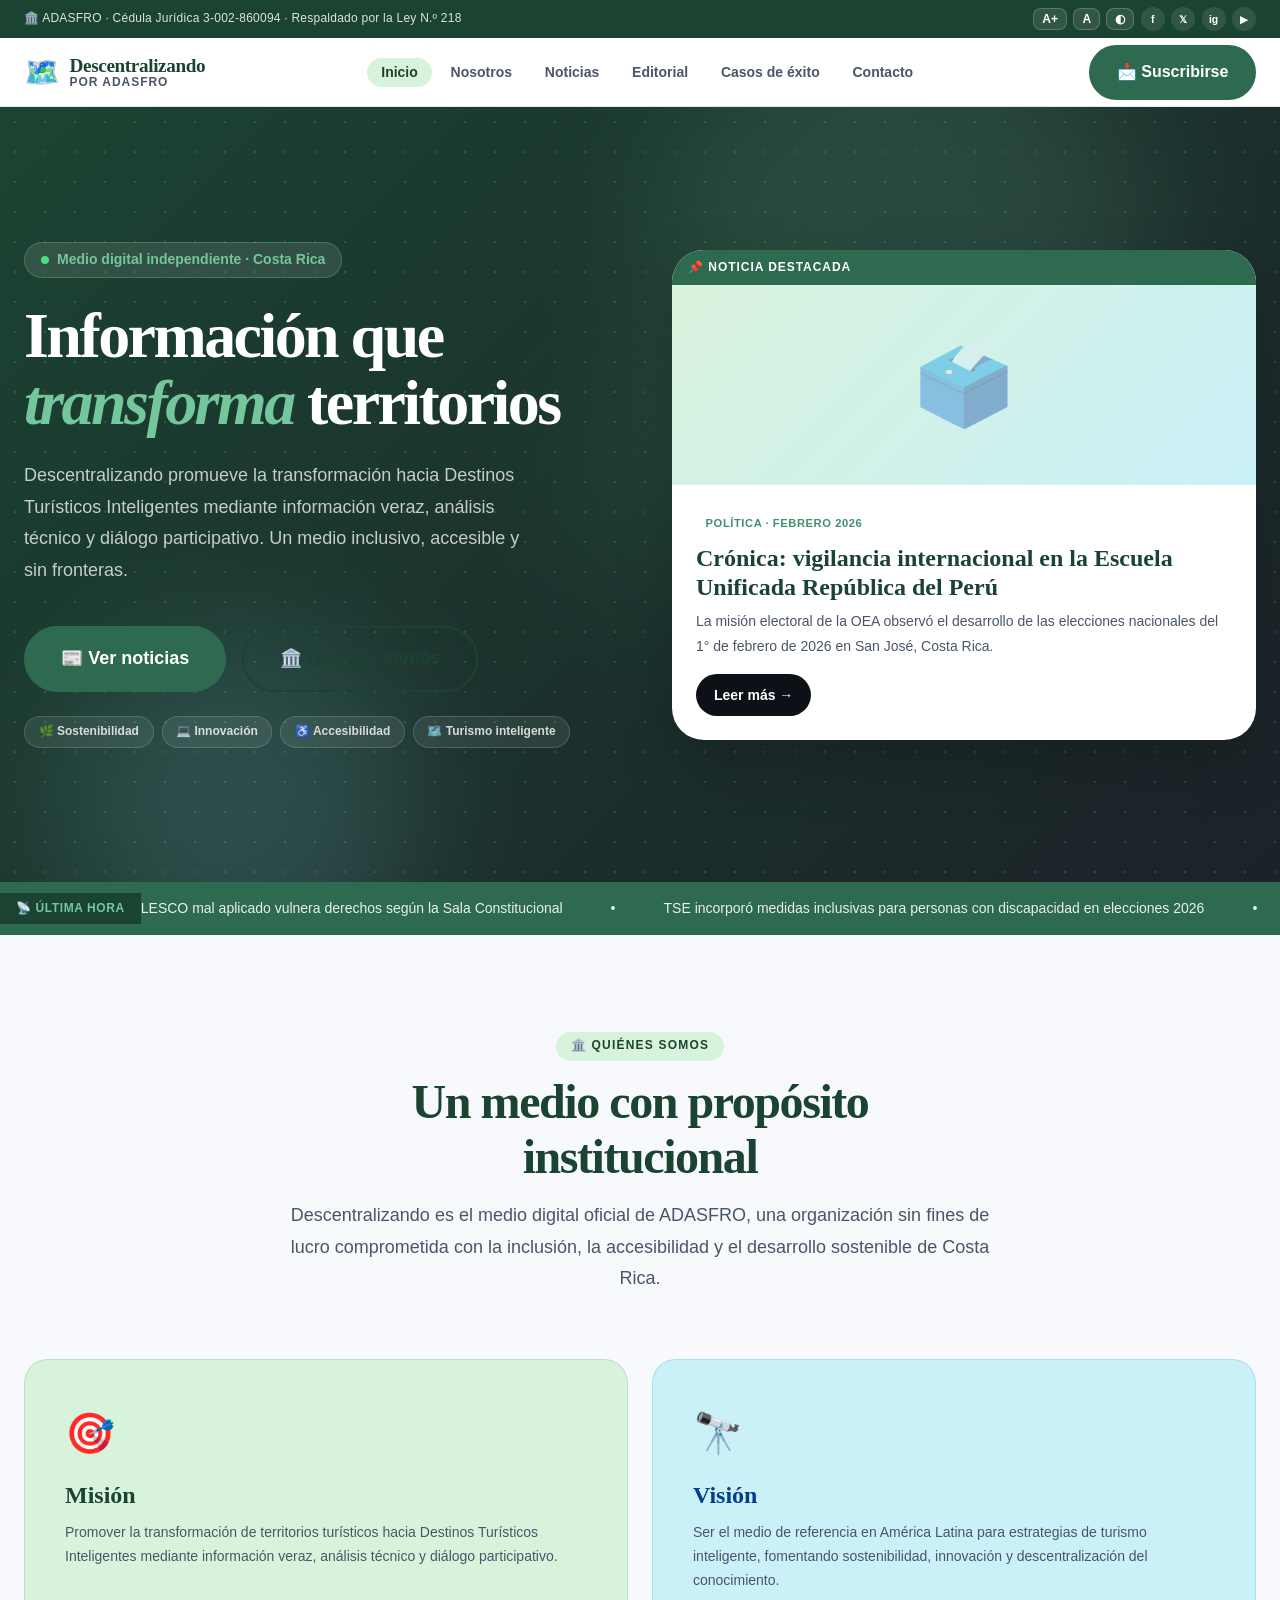
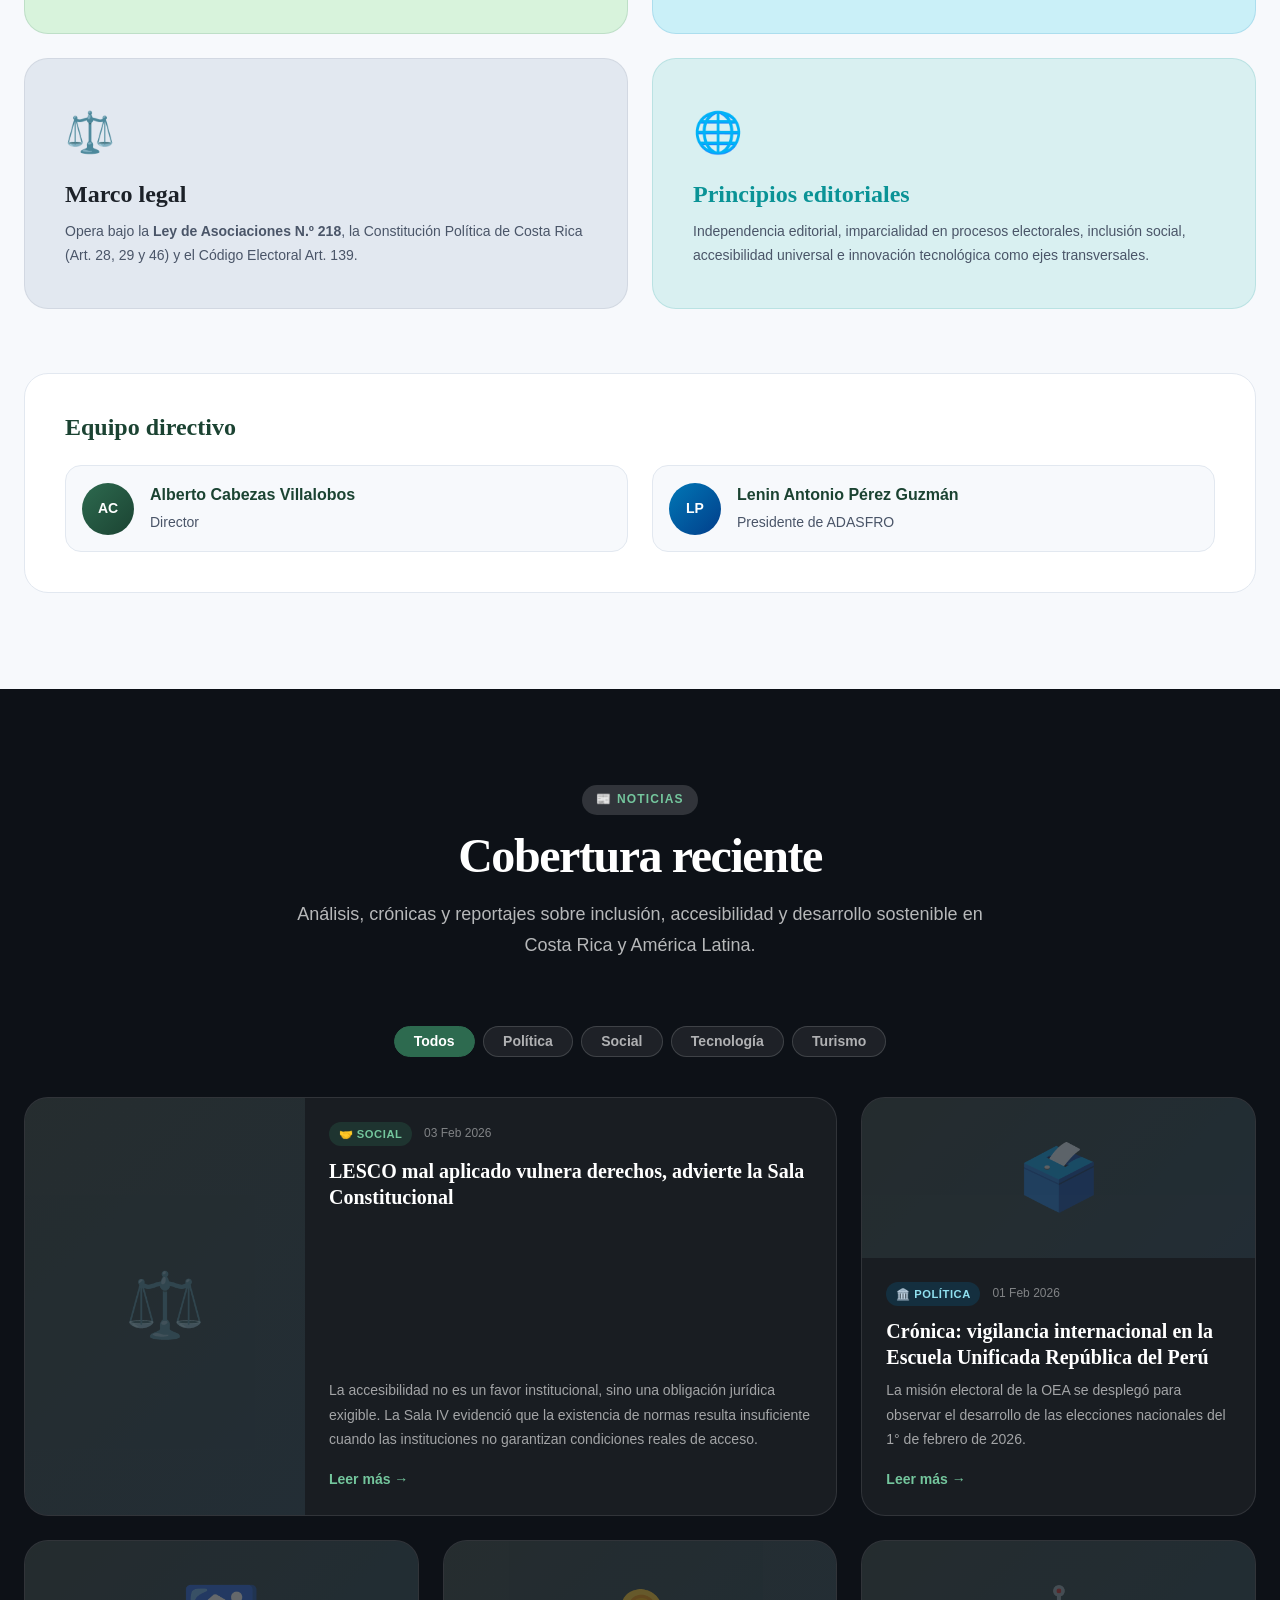
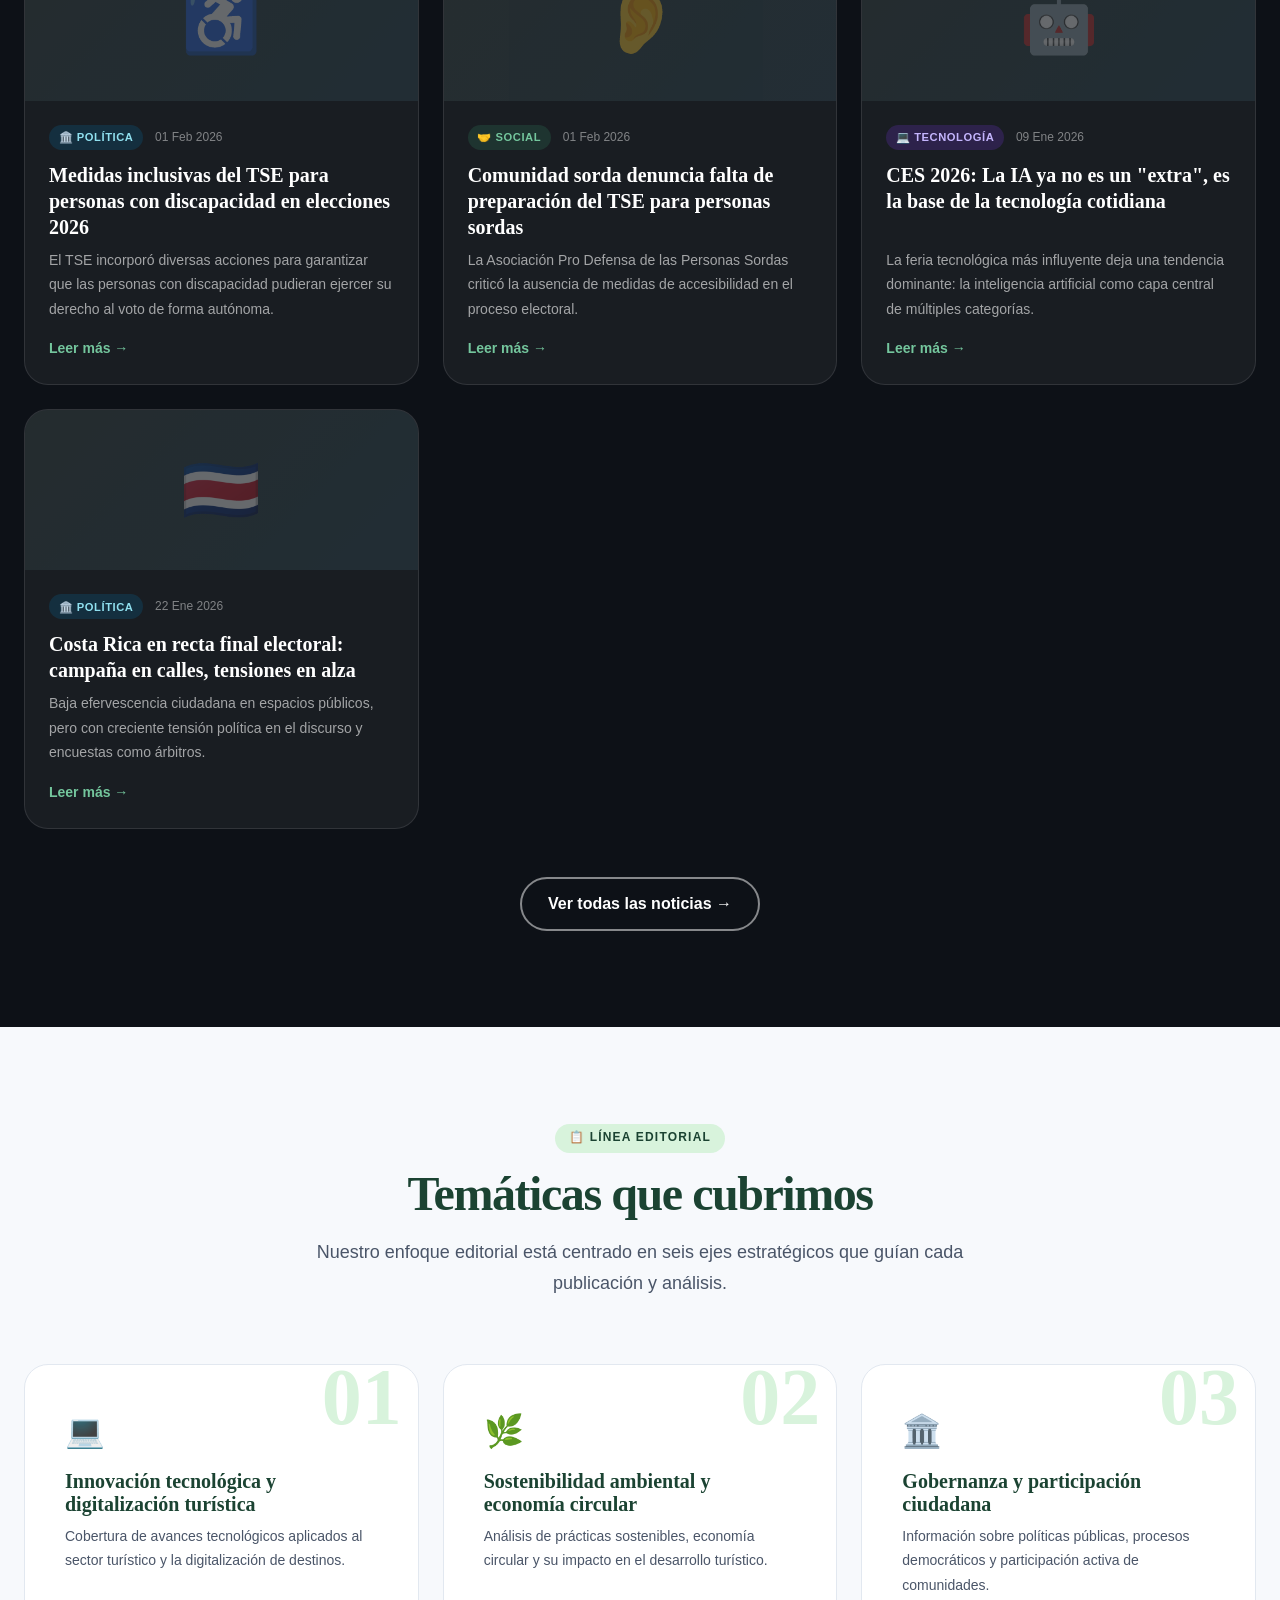
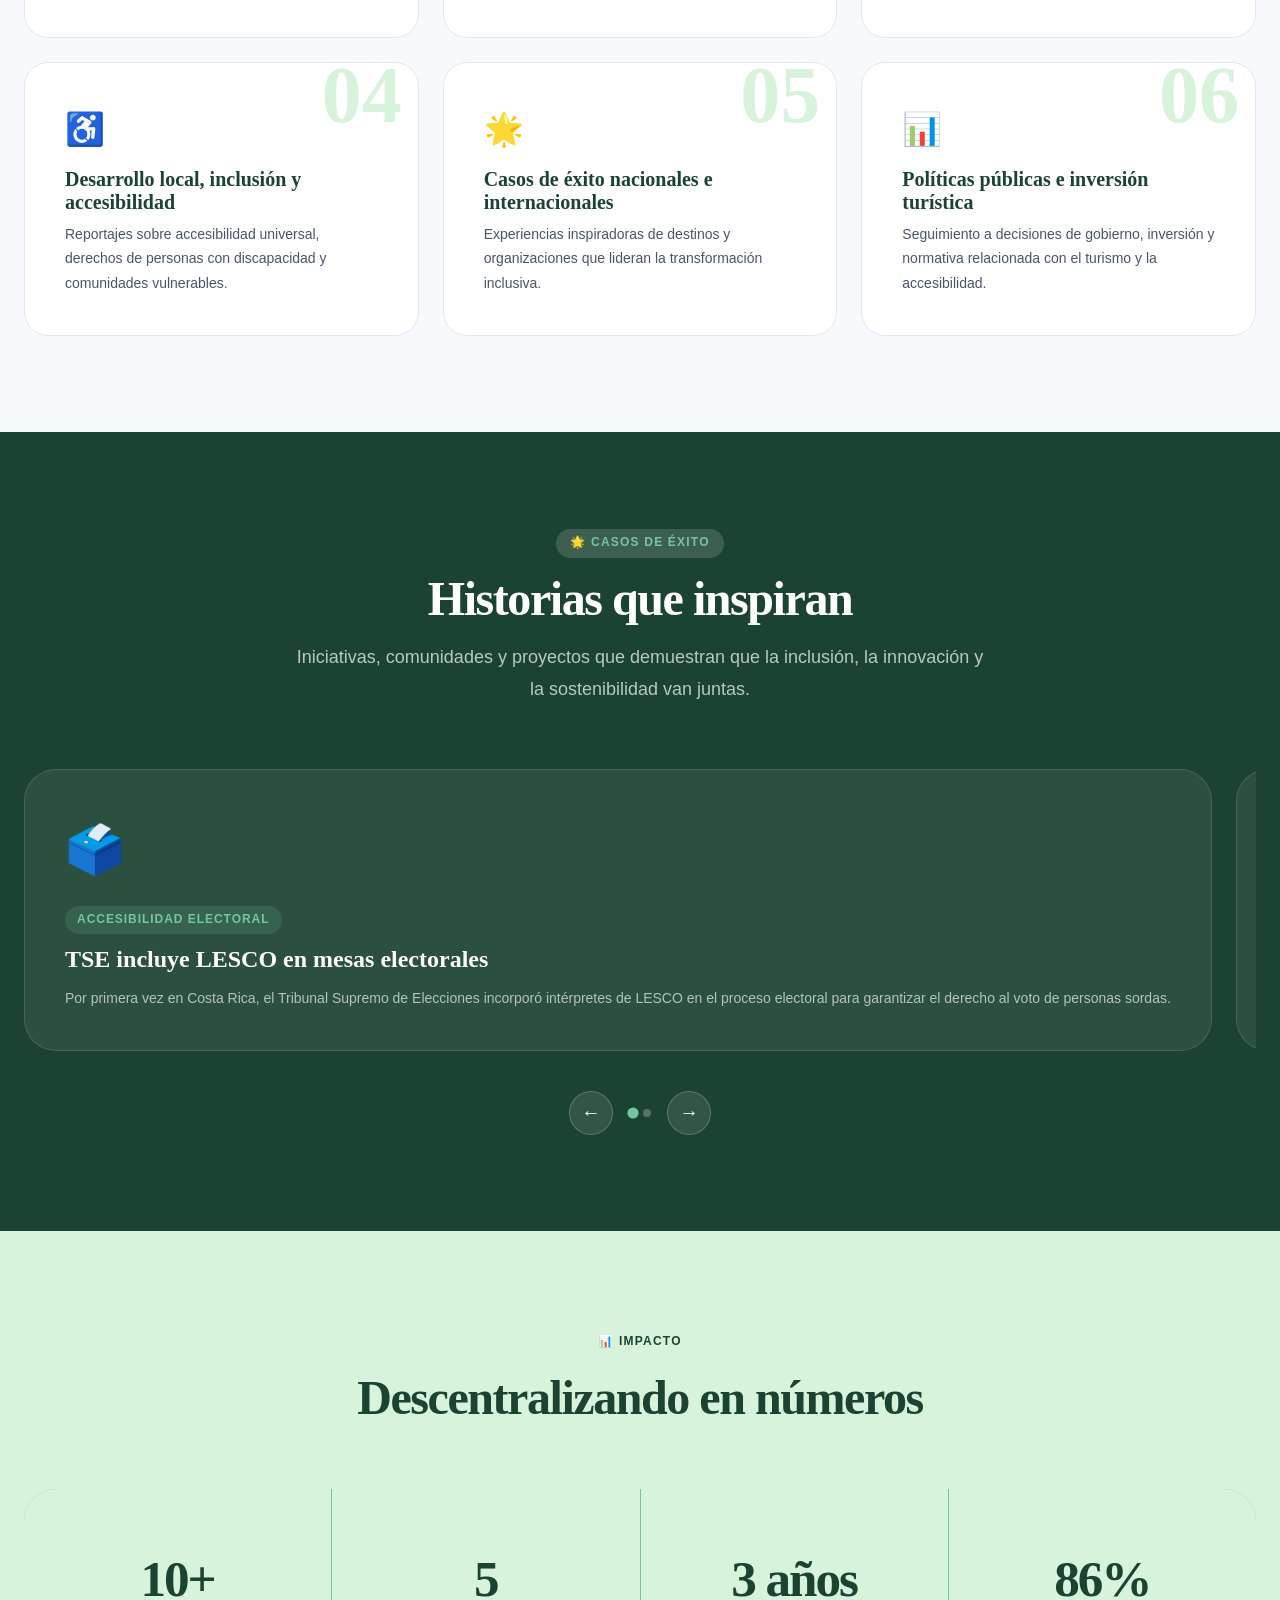
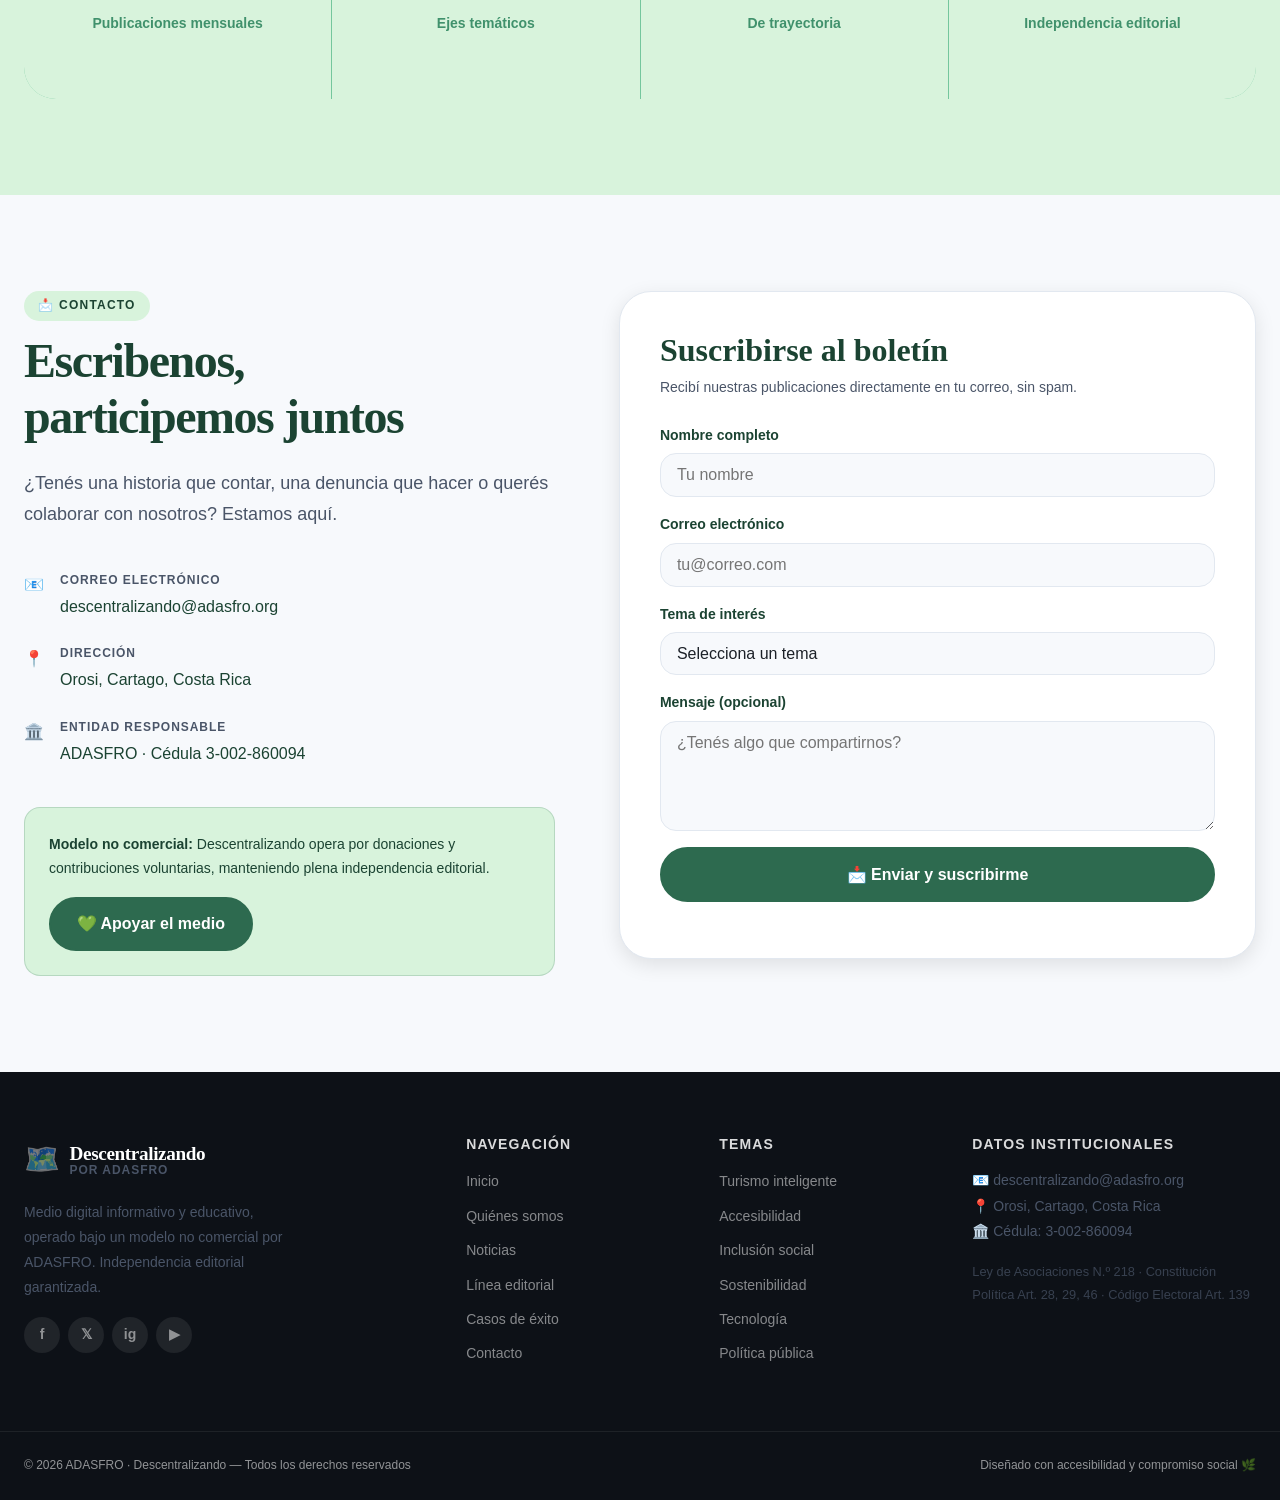
==== commit dc4fcd22: "actualizacion de de los enlaces de css y js" ====
--- a/descentralizando-index.html
+++ b/descentralizando-index.html
@@ -43,7 +43,7 @@
   <link href="https://fonts.googleapis.com/css2?family=Playfair+Display:ital,wght@0,700;0,900;1,700&family=Source+Sans+3:wght@300;400;600;700&display=swap" rel="stylesheet" />
 
   <!-- Hoja de estilos principal -->
-  <link rel="stylesheet" href="styles.css" />
+  <link rel="stylesheet" href="https://leanpeg.github.io/Decentralizado_ADASFRO/descentralizando-styles.css" />
 </head>
 
 <body>
@@ -860,7 +860,7 @@
   </button>
 
   <!-- Script principal (debe ir al final del body) -->
-  <script src="script.js"></script>
+  <script src="https://leanpeg.github.io/Decentralizado_ADASFRO/descentralizando-script.js"></script>
 
 </body>
 </html>
